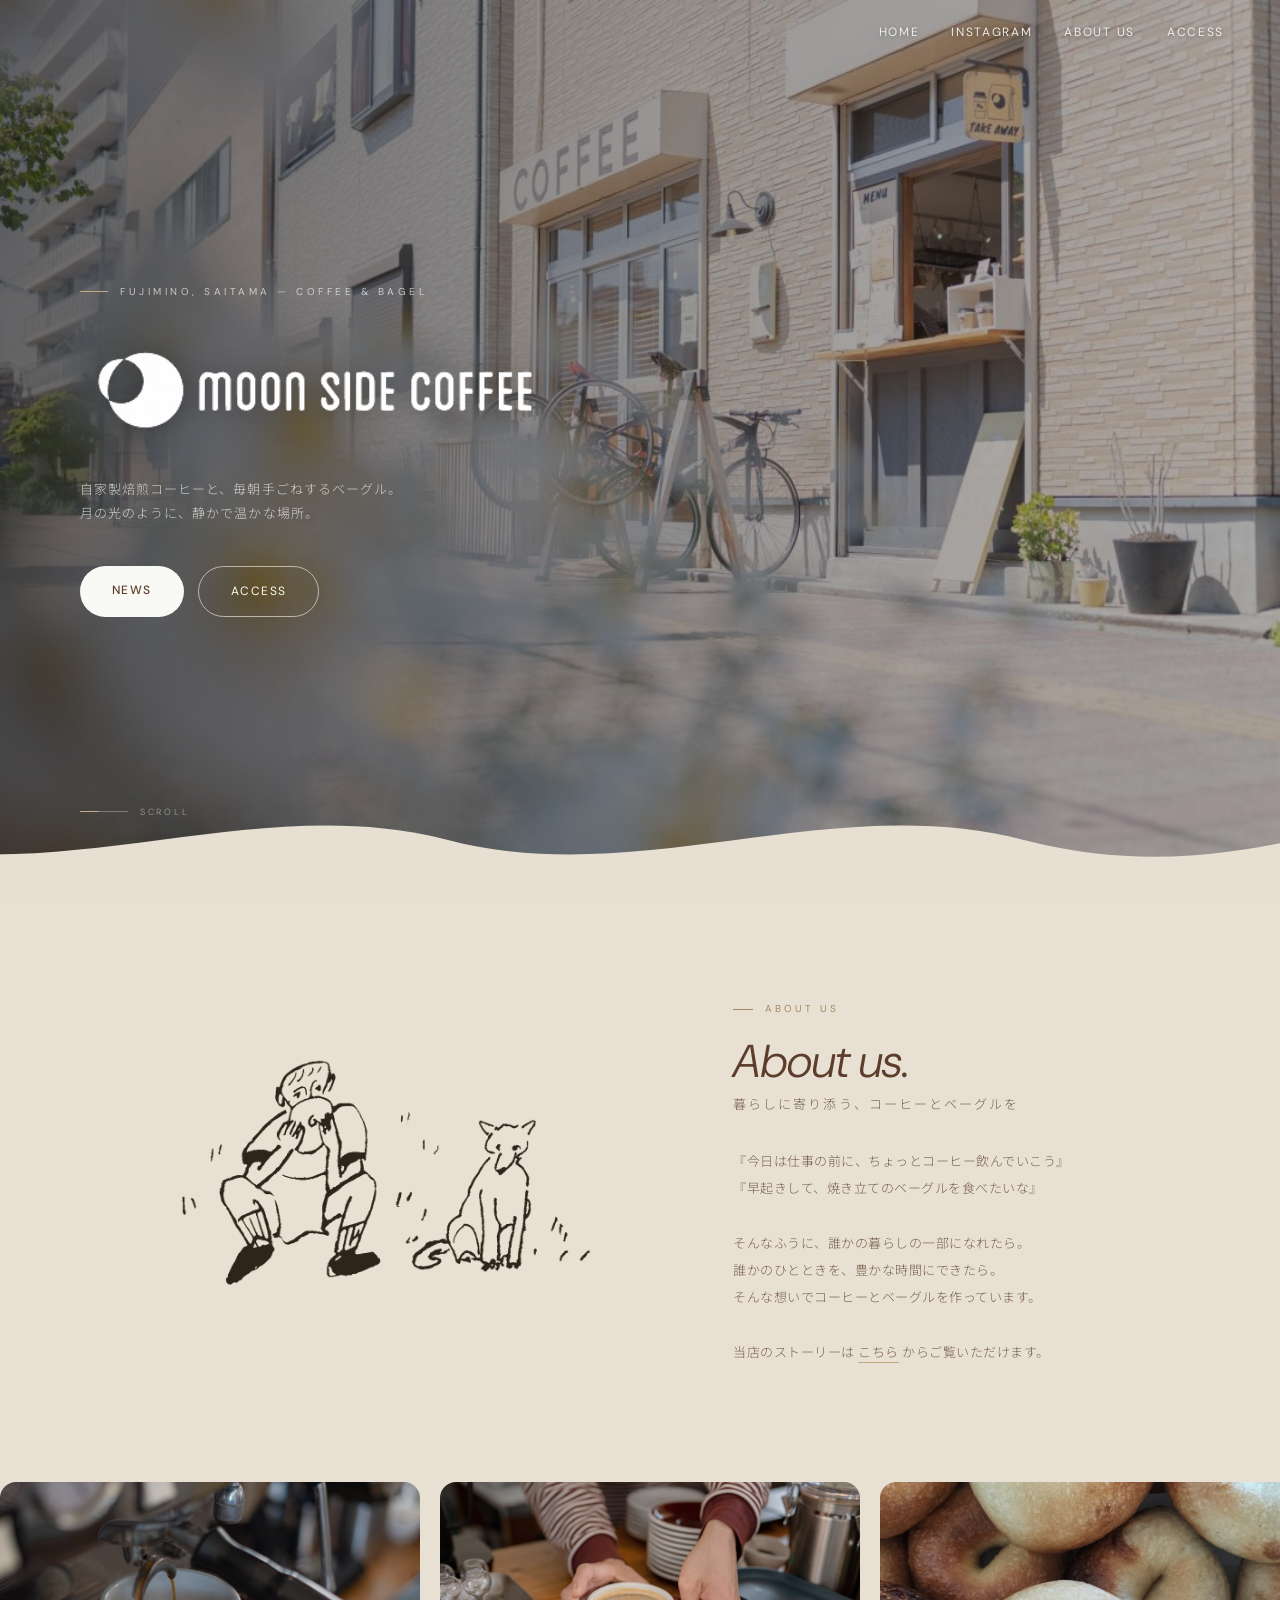
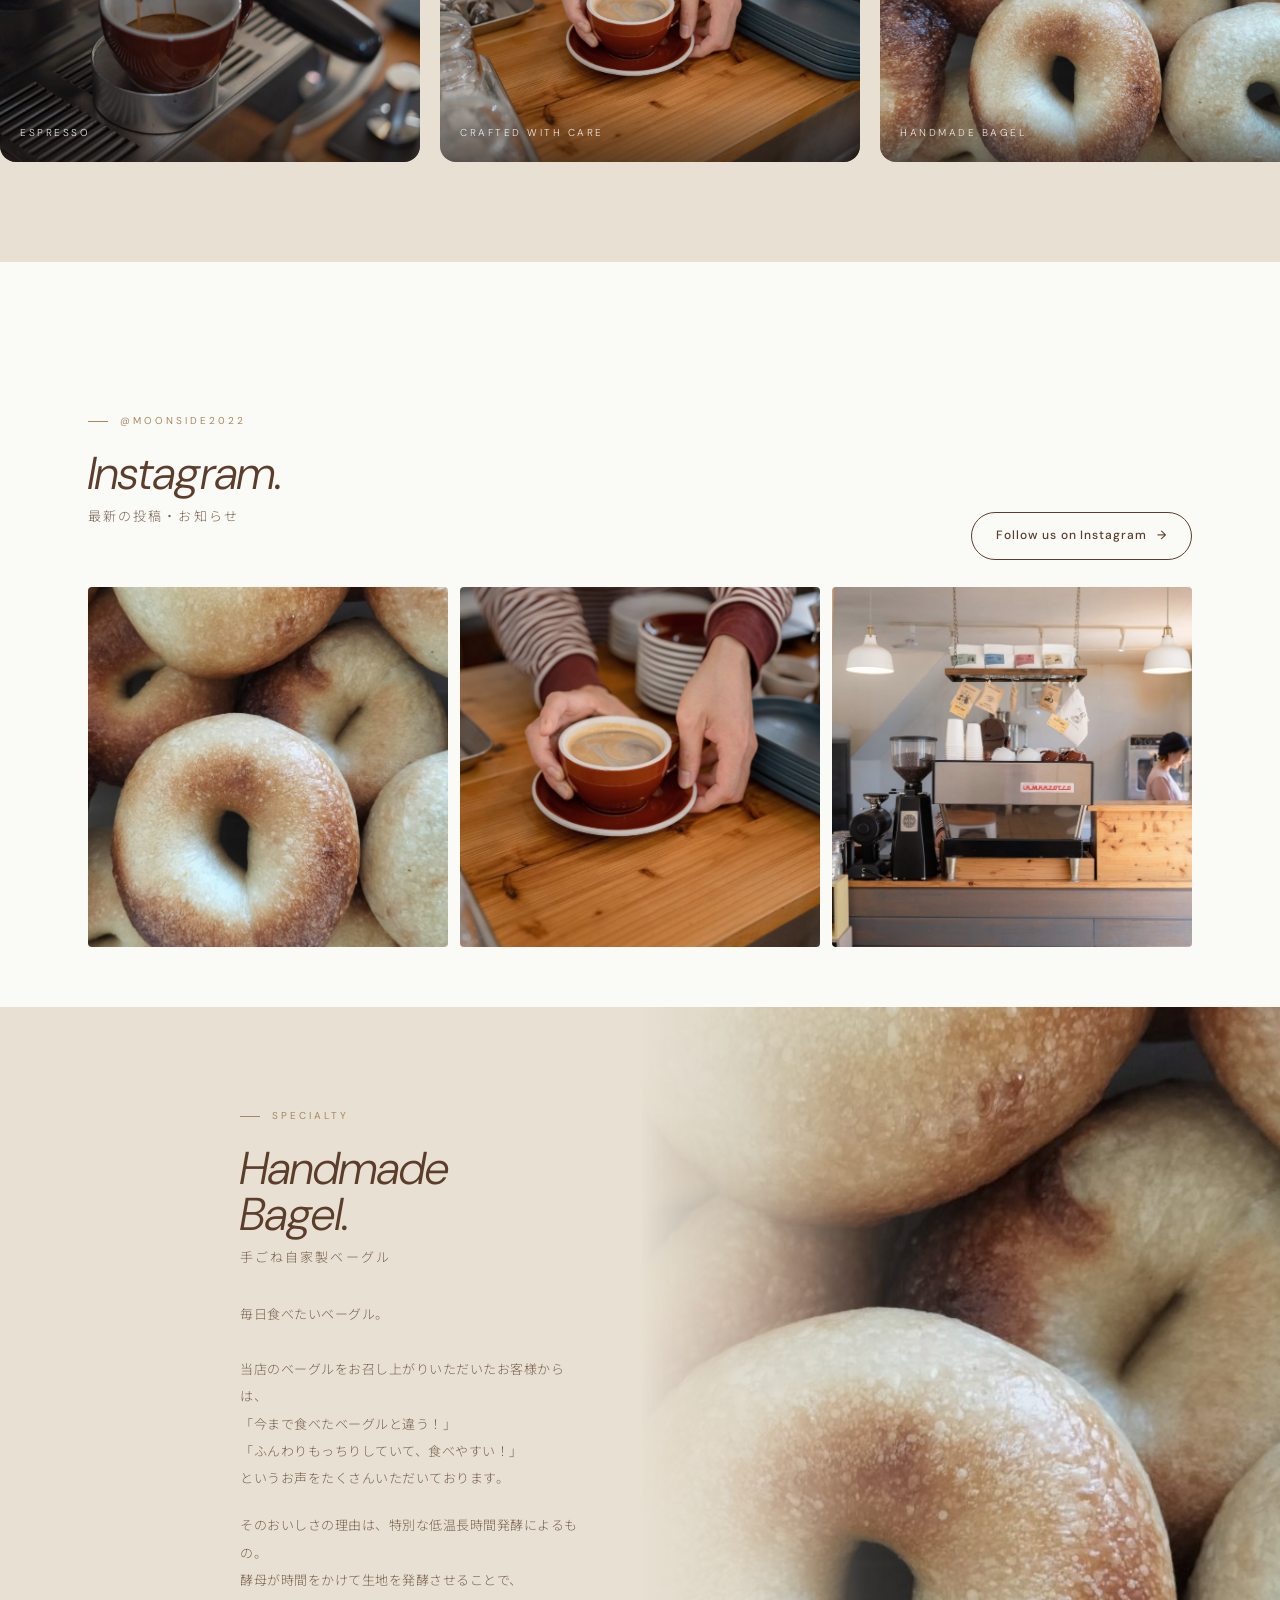
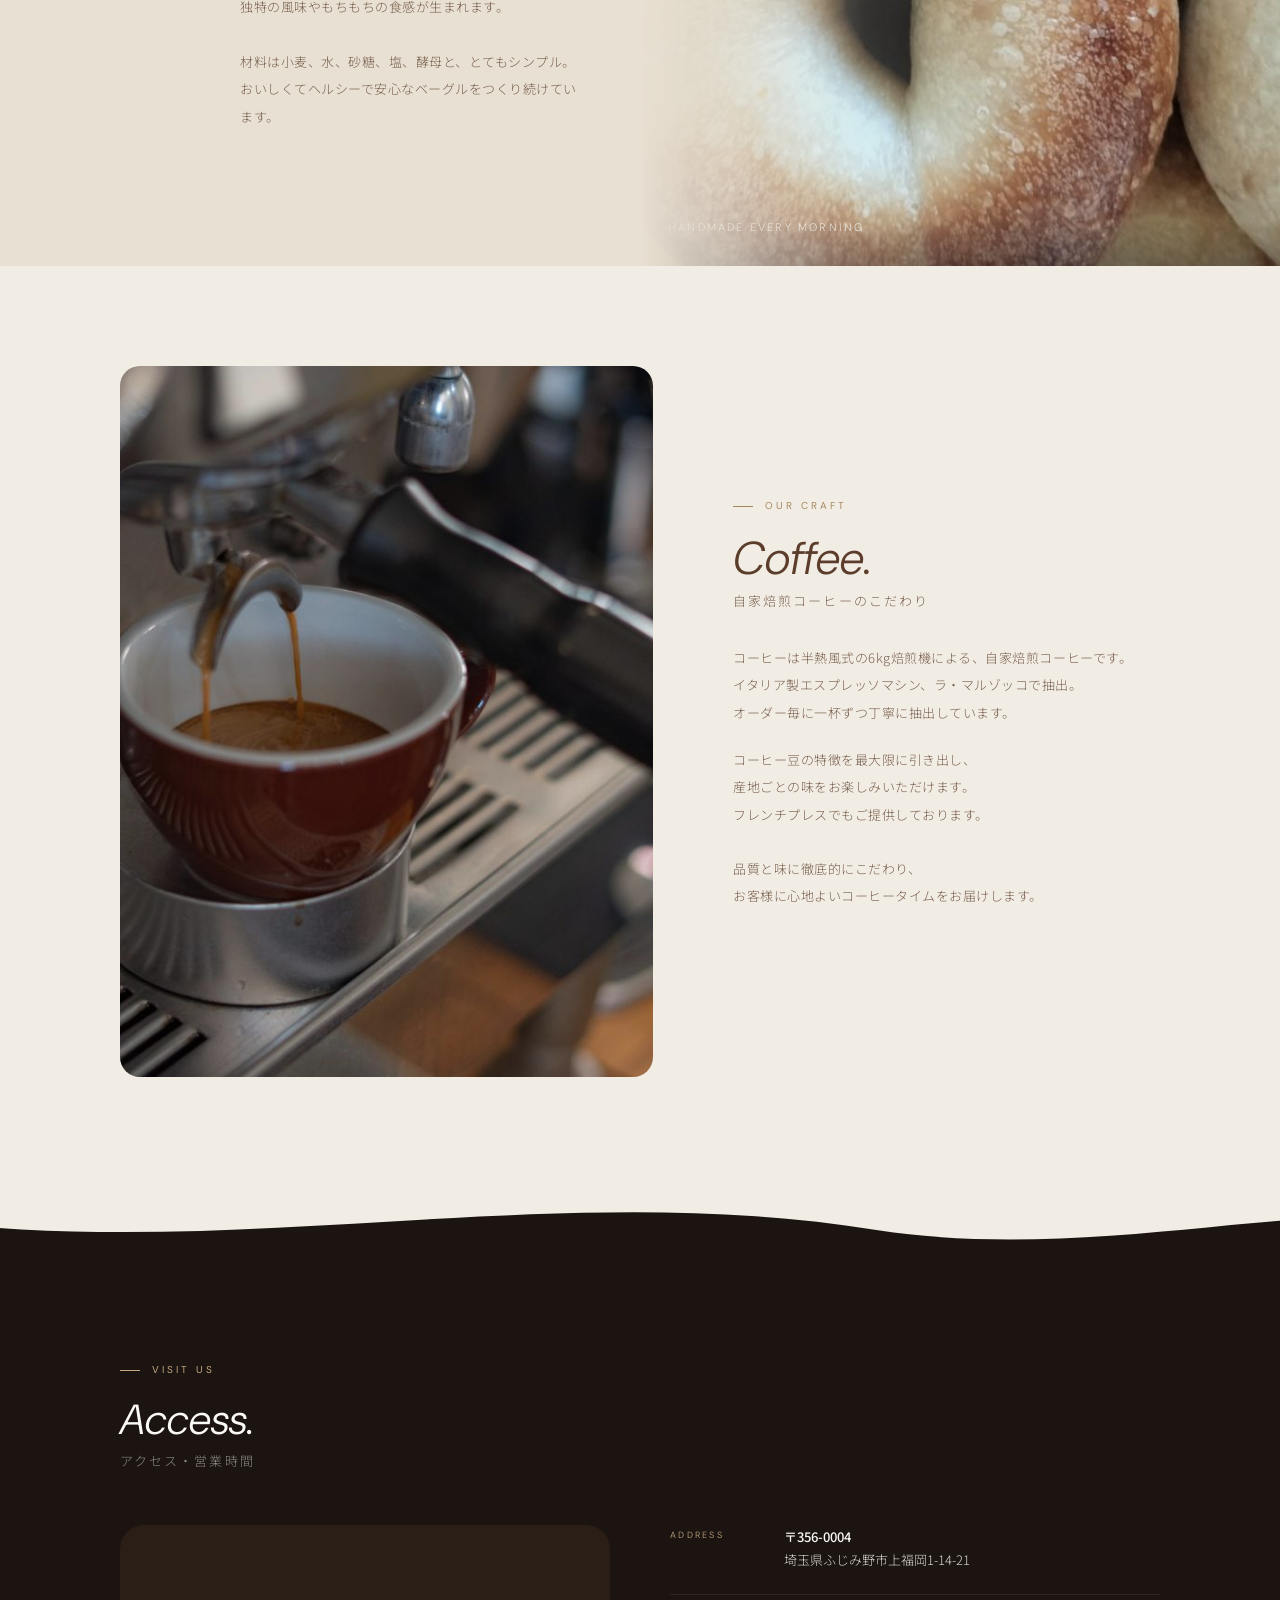
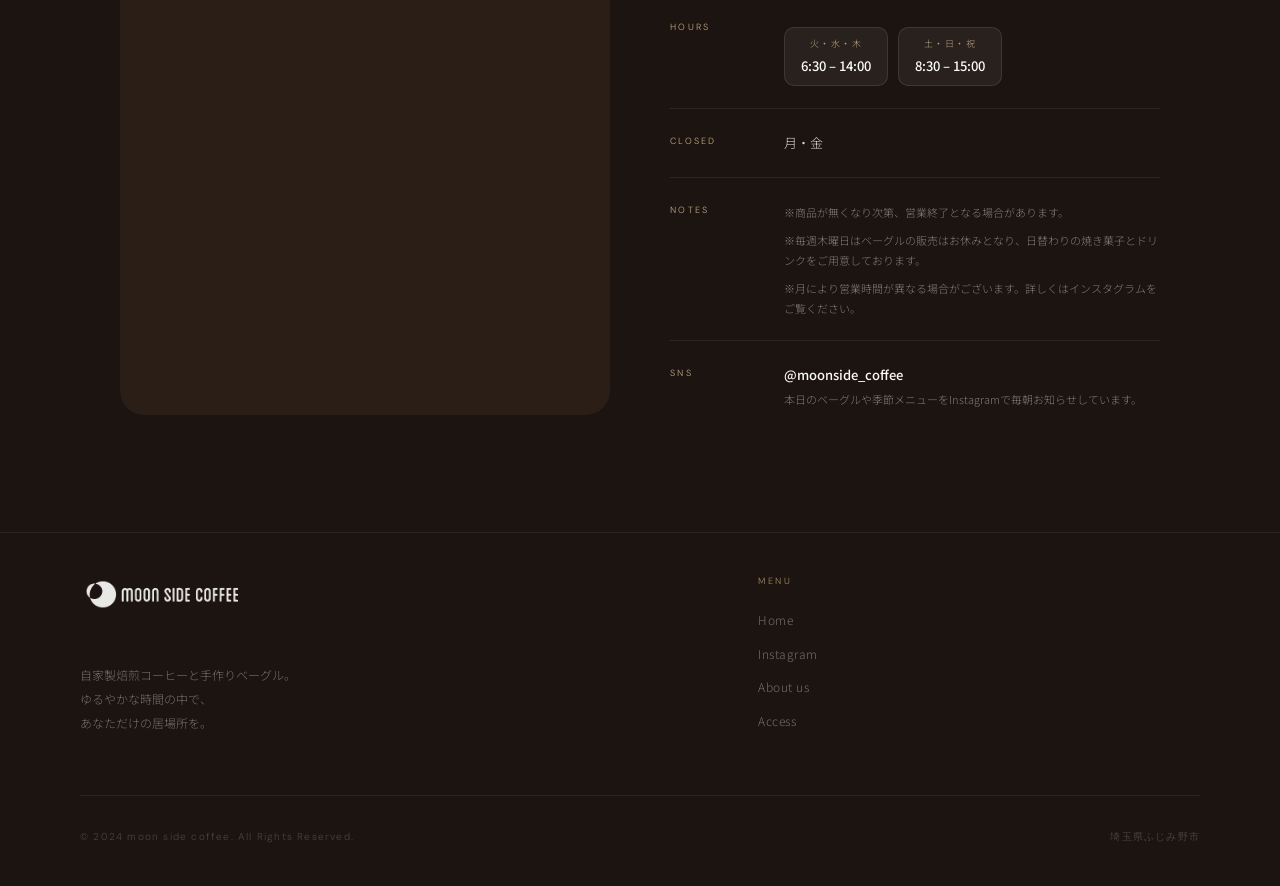
==== index.html @ 37f52753 "Initial commit: moon side coffee sample site レスポンシブ対応済みのカフェサイト（ポートフォリオ用）  Co-Authored-By: Claude Opu" ====
<!DOCTYPE html>
<html lang="ja">
<head>
<meta charset="UTF-8">
<meta name="viewport" content="width=device-width, initial-scale=1.0">
<title>moon side coffee | ふじみ野のコーヒーとベーグル</title>
<link href="https://fonts.googleapis.com/css2?family=Noto+Sans+JP:wght@300;400;500&family=DM+Sans:ital,wght@0,300;0,400;0,500;1,300;1,400&display=swap" rel="stylesheet">
<link rel="stylesheet" href="css/style.css">
</head>
<body>

<!-- NAV -->
<nav id="nav">
  <div></div>
  <button class="hamburger" id="hamburger" aria-label="メニュー">
    <span></span><span></span><span></span>
  </button>
  <div class="nav-links" id="navLinks">
    <a href="#top">HOME</a>
    <a href="#instagram">INSTAGRAM</a>
    <a href="#concept">ABOUT US</a>
    <a href="#access">ACCESS</a>
  </div>
</nav>

<!-- HERO -->
<section class="hero" id="top">
  <div class="hero-bg hero-bg-1 active" id="heroBg1"></div>
  <div class="hero-bg hero-bg-2" id="heroBg2"></div>
  <div class="hero-overlay"></div>
  <div class="hero-content">
    <div class="hero-eyebrow">Fujimino, Saitama — Coffee & Bagel</div>
    <div class="hero-logo-img">
      <img src="assets/logo/logo-white.png" alt="moon side coffee">
    </div>
    <p class="hero-sub">
      自家製焙煎コーヒーと、毎朝手ごねするベーグル。<br>
      月の光のように、静かで温かな場所。
    </p>
    <div class="hero-ctas">
      <a href="#instagram" class="btn-w">News</a>
      <a href="#access" class="btn-ow">Access</a>
    </div>
  </div>
  <div class="hero-scroll">
    <div class="scroll-bar"></div>
    <span>Scroll</span>
  </div>
  
  <!-- ヒーロー下端の波 -->
  <svg class="hero-wave wiggle-svg" viewBox="0 0 1440 120" xmlns="http://www.w3.org/2000/svg" preserveAspectRatio="none">
    <path d="M0,60 C180,110 360,10 540,60 C720,110 900,10 1080,60 C1260,110 1380,30 1440,50 L1440,120 L0,120 Z" fill="#E8E0D2"/>
  </svg>
</section>



<!-- CONCEPT -->
<section class="concept" id="concept">
  <div class="concept-inner">
    <div class="concept-illust rv">
      <img src="assets/illustrations/man-cat.png" alt="moon side coffee illustration">
    </div>
    <div class="concept-text">
      <div class="sec-tag rv">About Us</div>
      <h2 class="rv">About <em>us.</em></h2>
      <div class="h2-jp rv">暮らしに寄り添う、コーヒーとベーグルを</div>
      <p class="concept-body rv">
        『今日は仕事の前に、ちょっとコーヒー飲んでいこう』<br>
        『早起きして、焼き立てのベーグルを食べたいな』<br><br>
        そんなふうに、誰かの暮らしの一部になれたら。<br>
        誰かのひとときを、豊かな時間にできたら。<br>
        そんな想いでコーヒーとベーグルを作っています。<br><br>
        当店のストーリーは <a href="#" style="color:var(--brown);border-bottom:1px solid var(--latte);padding-bottom:1px;text-decoration:none">こちら</a> からご覧いただけます。
      </p>
      
    </div>
  </div>
</section>

<!-- GALLERY -->
<div class="gallery-wrap">
<div class="gallery">
  <div class="gitem"><img src="assets/images/espresso-machine.jpg" alt="エスプレッソ" loading="lazy"><div class="gitem-cap">Espresso</div></div>
  <div class="gitem"><img src="assets/images/hands.jpg" alt="コーヒーを持つ手" loading="lazy"><div class="gitem-cap">Crafted with care</div></div>
  <div class="gitem"><img src="assets/images/bagel.jpg" alt="ベーグル" loading="lazy"><div class="gitem-cap">Handmade bagel</div></div>
  <div class="gitem"><img src="assets/images/interior.jpg" alt="店内" loading="lazy"><div class="gitem-cap">Our space</div></div>
  <div class="gitem"><img src="assets/images/espresso-machine.jpg" alt="エスプレッソ" loading="lazy"><div class="gitem-cap">Espresso</div></div>
  <div class="gitem"><img src="assets/images/hands.jpg" alt="コーヒーを持つ手" loading="lazy"><div class="gitem-cap">Crafted with care</div></div>
  <div class="gitem"><img src="assets/images/bagel.jpg" alt="ベーグル" loading="lazy"><div class="gitem-cap">Handmade bagel</div></div>
  <div class="gitem"><img src="assets/images/interior.jpg" alt="店内" loading="lazy"><div class="gitem-cap">Our space</div></div>
</div>
</div>

<!-- WAVE ANIMATED (Menuの前) -->
<div class="wave-scroll" id="waveScroll">
  <svg viewBox="0 0 2880 90" xmlns="http://www.w3.org/2000/svg" preserveAspectRatio="none" id="waveSvg" class="wiggle-svg">
    <path d="M0,55 C240,15 480,75 720,35 C960,5 1200,65 1440,30 C1680,15 1920,65 2160,35 C2400,5 2640,65 2880,30 L2880,90 L0,90 Z" fill="#FAFAF6"/>
  </svg>
</div>

<!-- INSTAGRAM -->
<section class="insta-sec" id="instagram">
  <div class="insta-inner">
    <div class="insta-header">
      <div class="insta-left">
        <div class="sec-tag rv">@moonside2022</div>
        <h2 class="rv">Instagram.</h2>
        <div class="h2-jp rv">最新の投稿・お知らせ</div>
      </div>
      <a href="https://www.instagram.com/moonside2022/" target="_blank" rel="noopener" class="insta-follow rv">
        <span>Follow us on Instagram</span>
        <span class="insta-arrow">→</span>
      </a>
    </div>
    <div class="insta-grid">
      <a href="https://www.instagram.com/moonside2022/" target="_blank" rel="noopener" class="insta-item rv"><img src="assets/images/bagel.jpg" alt="自家製ベーグル" loading="lazy"><div class="insta-overlay"><div class="insta-ig-icon">◉</div><div class="insta-cap">自家製ベーグル</div></div></a>
      <a href="https://www.instagram.com/moonside2022/" target="_blank" rel="noopener" class="insta-item rv"><img src="assets/images/hands.jpg" alt="モーニングコーヒー" loading="lazy"><div class="insta-overlay"><div class="insta-ig-icon">◉</div><div class="insta-cap">モーニングコーヒー</div></div></a>
      <a href="https://www.instagram.com/moonside2022/" target="_blank" rel="noopener" class="insta-item rv"><img src="assets/images/interior.jpg" alt="店内の様子" loading="lazy"><div class="insta-overlay"><div class="insta-ig-icon">◉</div><div class="insta-cap">店内の様子</div></div></a>
    </div>
  </div>
</section>

<!-- BAGEL -->
<!-- BAGEL -->
<section class="bagel-sec" id="bagel">
  <div class="bagel-inner">
    <div class="bagel-text-wrap rv">
      <div class="sec-tag">Specialty</div>
      <h2>Handmade<br><em>Bagel.</em></h2>
      <div class="h2-jp">手ごね自家製ベーグル</div>
      <p class="concept-body">
        毎日食べたいベーグル。<br><br>
        当店のベーグルをお召し上がりいただいたお客様からは、<br>
        「今まで食べたベーグルと違う！」<br>
        「ふんわりもっちりしていて、食べやすい！」<br>
        というお声をたくさんいただいております。
      </p>
      <p class="concept-body" style="margin-top:-16px">
        そのおいしさの理由は、特別な低温長時間発酵によるもの。<br>
        酵母が時間をかけて生地を発酵させることで、<br>
        独特の風味やもちもちの食感が生まれます。<br><br>
        材料は小麦、水、砂糖、塩、酵母と、とてもシンプル。<br>
        おいしくてヘルシーで安心なベーグルをつくり続けています。
      </p>
      
    </div>
    <div class="bagel-img-area rv">
      <img src="assets/images/bagel.jpg" alt="自家製ベーグル" loading="lazy">
      <div class="bagel-overlay">
        <div class="bagel-overlay-text">Handmade every morning</div>
      </div>
    </div>
  </div>
</section>



<!-- COFFEE -->
<section class="menu-sec" id="menu">
  <div class="menu-inner">
    <div class="coffee-layout">
      <div class="coffee-photos rv">
        <div class="coffee-photo-main">
          <img src="assets/images/espresso-machine.jpg" alt="エスプレッソマシン" loading="lazy">
        </div>
      </div>
      <div class="coffee-text">
        <div class="sec-tag rv">Our Craft</div>
        <h2 class="rv">Coffee.</h2>
        <div class="h2-jp rv">自家焙煎コーヒーのこだわり</div>
        <p class="concept-body rv">
          コーヒーは半熱風式の6kg焙煎機による、自家焙煎コーヒーです。<br>
          イタリア製エスプレッソマシン、ラ・マルゾッコで抽出。<br>
          オーダー毎に一杯ずつ丁寧に抽出しています。
        </p>
        <p class="concept-body rv" style="margin-top:-16px">
          コーヒー豆の特徴を最大限に引き出し、<br>
          産地ごとの味をお楽しみいただけます。<br>
          フレンチプレスでもご提供しております。<br><br>
          品質と味に徹底的にこだわり、<br>
          お客様に心地よいコーヒータイムをお届けします。
        </p>
        
      </div>
    </div>
  </div>
</section>

<!-- WAVE → ACCESS (黒) -->
<div class="wdiv-access" style="background:#F2EDE4">
  <svg class="wiggle-svg" viewBox="0 0 1440 80" xmlns="http://www.w3.org/2000/svg" preserveAspectRatio="none" style="width:120%;margin-left:-10%;display:block;margin-bottom:-1px">
    <path d="M0,40 C300,80 600,0 900,50 C1100,80 1300,20 1440,40 L1440,80 L0,80 Z" fill="#1C1410"/>
  </svg>
</div>

<!-- ACCESS (黒背景) -->
<section class="access-sec" id="access">
  <div class="access-inner">
    <div class="sec-tag rv">Visit Us</div>
    <h2 class="rv" style="font-size:42px">Access.</h2>
    <div class="h2-jp rv">アクセス・営業時間</div>
    <div class="access-grid">
      <div class="rv">
        <div class="access-map">
          <iframe src="https://www.google.com/maps/embed?pb=!1m18!1m12!1m3!1d3232.911760600227!2d139.5154987!3d35.8756792!2m3!1f0!2f0!3f0!3m2!1i1024!2i768!4f13.1!3m3!1m2!1s0x6018dd200774f979%3A0xbc89c708aa43395d!2sMOON%20SIDE%20COFFEE!5e0!3m2!1sja!2sjp!4v1776414080054!5m2!1sja!2sjp" width="100%" height="100%" style="border:0;" allowfullscreen="" loading="lazy" referrerpolicy="no-referrer-when-downgrade"></iframe>
        </div>
      </div>
      <div class="info-list rv d1">
        <div class="info-row">
          <div class="info-key">Address</div>
          <div class="info-val">
            <strong>〒356-0004</strong>
            埼玉県ふじみ野市上福岡1-14-21
          </div>
        </div>
        <div class="info-row">
          <div class="info-key">Hours</div>
          <div class="info-val">
            <div class="hours-row">
              <div class="hour-pill"><div class="hour-day">火・水・木</div><div class="hour-time">6:30 – 14:00</div></div>
              <div class="hour-pill"><div class="hour-day">土・日・祝</div><div class="hour-time">8:30 – 15:00</div></div>
            </div>
          </div>
        </div>
        <div class="info-row">
          <div class="info-key">Closed</div>
          <div class="info-val">月・金</div>
        </div>
        <div class="info-row">
          <div class="info-key">Notes</div>
          <div class="info-val">
            <small>※商品が無くなり次第、営業終了となる場合があります。</small>
            <small style="margin-top:8px;display:block">※毎週木曜日はベーグルの販売はお休みとなり、日替わりの焼き菓子とドリンクをご用意しております。</small>
            <small style="margin-top:8px;display:block">※月により営業時間が異なる場合がございます。詳しくはインスタグラムをご覧ください。</small>
          </div>
        </div>
        <div class="info-row">
          <div class="info-key">SNS</div>
          <div class="info-val">
            <strong>@moonside_coffee</strong>
            <small>本日のベーグルや季節メニューをInstagramで毎朝お知らせしています。</small>
          </div>
        </div>
      </div>
    </div>
  </div>
</section>

<!-- FOOTER -->
<footer>
  <div class="footer-inner">
    <div>
      <img src="assets/logo/logo-white.png" alt="moon side coffee" class="footer-logo-img">
      <div class="footer-desc">
        自家製焙煎コーヒーと手作りベーグル。<br>
        ゆるやかな時間の中で、<br>
        あなただけの居場所を。
      </div>
    </div>
    <div>
      <div class="footer-h">Menu</div>
      <div class="footer-links">
        <a href="#top">Home</a>
        <a href="#instagram">Instagram</a>
        <a href="#concept">About us</a>
        <a href="#access">Access</a>
      </div>
    </div>
    
  </div>
  <div class="footer-bottom">
    <span>© 2024 moon side coffee. All Rights Reserved.</span>
    <span>埼玉県ふじみ野市</span>
  </div>
</footer>

<script src="js/main.js"></script>
</body>
</html>
---- css/style.css ----
*,*::before,*::after{margin:0;padding:0;box-sizing:border-box}
:root{
  --black:#1C1410;
  --white:#FAFAF6;
  --cream:#F2EDE4;
  --cream2:#E8E0D2;
  --brown:#7B5B47;
  --brown2:#5C3D2C;
  --latte:#C4A882;
  --latte2:#A68860;
  --text:#3A2A1A;
  --text2:#7A6150;
  --text3:#A89080;
  --line:rgba(92,61,44,.12);
}
html{scroll-behavior:smooth;overflow-x:hidden}
body{
  font-family:'Noto Sans JP',sans-serif;
  background:var(--cream);
  color:var(--text);
  overflow-x:hidden;
  font-weight:300;
  line-height:1.8;
;cursor:url('../assets/illustrations/bagel-cursor-dark.png') 24 24, auto;}
body::after{
  content:'';position:fixed;inset:0;
  background-image:url("data:image/svg+xml,%3Csvg xmlns='http://www.w3.org/2000/svg' width='200' height='200'%3E%3Cfilter id='n'%3E%3CfeTurbulence type='fractalNoise' baseFrequency='.75' numOctaves='4' stitchTiles='stitch'/%3E%3CfeColorMatrix type='saturate' values='0'/%3E%3C/filter%3E%3Crect width='200' height='200' filter='url(%23n)' opacity='.03'/%3E%3C/svg%3E");
  pointer-events:none;z-index:9998;
}

/* NAV */
nav{
  position:fixed;top:0;left:0;right:0;z-index:200;
  padding:22px 56px;
  display:flex;align-items:center;justify-content:space-between;
  transition:all .5s;
}
nav.scrolled{
  background:rgba(28,20,16,.85);
  backdrop-filter:blur(20px);
  -webkit-backdrop-filter:blur(20px);
  padding:16px 56px;
}
.nav-logo{
  display:flex;align-items:center;
  height:32px;
}
.nav-logo img{
  height:32px;
  /* 黒ロゴを白に変換 */
  filter:brightness(0) invert(1);
  opacity:.92;
  transition:opacity .3s;
}
.nav-links{display:flex;gap:32px;align-items:center}
.nav-links a{
  font-family:'DM Sans',sans-serif;
  font-size:12px;font-weight:400;letter-spacing:.14em;
  color:rgba(250,250,246,.9);text-decoration:none;
  transition:color .3s;
  text-transform:uppercase;
  text-shadow:0 1px 4px rgba(0,0,0,.3);
}
.nav-links a:hover{color:var(--latte)}
.nav-reserve{
  padding:9px 24px;
  border:1px solid rgba(250,250,246,.7);
  border-radius:40px;
  font-size:11px;font-weight:400;letter-spacing:.14em;
  color:var(--white);text-decoration:none;
  transition:all .3s;
  font-family:'DM Sans',sans-serif;
  text-transform:uppercase;
}
.nav-reserve:hover{background:var(--white);color:var(--brown2);border-color:var(--white)}

/* HERO */
.hero{
  height:100vh;min-height:700px;
  position:relative;overflow:hidden;
}
.hero-bg{
  position:absolute;inset:0;
  background-size:cover;background-position:center;
  filter:brightness(.82) saturate(.9);
  transition:opacity 2s ease-in-out;
  opacity:0;
}
.hero-bg.active{
  opacity:1;
}
.hero-bg-1{
  background-image:url("../assets/images/exterior.jpg");
}
.hero-bg-2{
  background-image:url("../assets/images/interior.jpg");
}
.hero-overlay{
  position:absolute;inset:0;
  background:linear-gradient(
    to right,
    rgba(28,20,16,.55) 0%,
    rgba(28,20,16,.3) 50%,
    rgba(28,20,16,.15) 100%
  );
}
.hero-content{
  position:relative;z-index:10;
  height:100%;
  display:flex;flex-direction:column;justify-content:center;
  padding:0 80px;
  max-width:700px;
}
.hero-eyebrow{
  font-family:'DM Sans',sans-serif;
  font-size:10px;font-weight:400;letter-spacing:.35em;
  color:rgba(250,250,246,.7);
  text-transform:uppercase;
  display:flex;align-items:center;gap:12px;
  margin-bottom:28px;
  opacity:0;animation:fadeUp .7s ease .4s forwards;
}
.hero-eyebrow::before{
  content:'';width:28px;height:1px;
  background:var(--latte);
}
.hero-logo-img{
  margin-bottom:28px;
  opacity:0;animation:fadeUp .8s ease .6s forwards;
  max-width:480px;
}
.hero-logo-img img{
  width:100%;
  height:auto;
  display:block;
  filter:drop-shadow(0 2px 16px rgba(0,0,0,.4));
}
.hero-title{
  font-family:'DM Sans',sans-serif;
  font-size:72px;font-weight:300;font-style:italic;
  color:var(--white);
  line-height:.95;letter-spacing:-.01em;
  margin-bottom:28px;
  opacity:0;animation:fadeUp .8s ease .6s forwards;
}
.hero-title strong{
  display:block;font-weight:500;font-style:normal;
  font-size:76px;
}
.hero-sub{
  font-size:13px;font-weight:300;letter-spacing:.08em;
  color:rgba(250,250,246,.75);
  line-height:1.9;margin-bottom:40px;
  opacity:0;animation:fadeUp .8s ease .8s forwards;
}
.hero-ctas{
  display:flex;gap:14px;
  opacity:0;animation:fadeUp .8s ease 1s forwards;
}
.btn-w{
  padding:14px 32px;border-radius:40px;
  background:var(--white);color:var(--brown2);
  font-size:12px;font-weight:500;letter-spacing:.12em;
  text-decoration:none;text-transform:uppercase;
  font-family:'DM Sans',sans-serif;
  transition:all .3s;
}
.btn-w:hover{background:var(--cream);transform:translateY(-2px)}
.btn-ow{
  padding:14px 32px;border-radius:40px;
  border:1px solid rgba(250,250,246,.6);color:var(--white);
  font-size:12px;font-weight:400;letter-spacing:.12em;
  text-decoration:none;text-transform:uppercase;
  font-family:'DM Sans',sans-serif;
  transition:all .3s;
}
.btn-ow:hover{border-color:var(--white);background:rgba(250,250,246,.12)}
.hero-scroll{
  position:absolute;bottom:80px;left:80px;
  display:flex;align-items:center;gap:12px;
  opacity:0;animation:fadeIn 1s ease 1.4s forwards;
  z-index:10;
}
.hero-scroll span{
  font-family:'DM Sans',sans-serif;
  font-size:9px;letter-spacing:.3em;
  color:rgba(250,250,246,.5);text-transform:uppercase;
}
.scroll-bar{
  width:48px;height:1px;background:rgba(250,250,246,.3);
  position:relative;overflow:hidden;
}
.scroll-bar::after{
  content:'';position:absolute;left:0;top:0;
  height:100%;width:40%;
  background:var(--latte);
  animation:slide 2s ease-in-out infinite;
}
@keyframes slide{0%{left:-40%}100%{left:140%}}



.hero-wave{
  position:absolute;
  bottom:0;
  left:-10%;
  width:120%;
  height:120px;
  display:block;
  z-index:6;
  pointer-events:none;
}
@keyframes fadeUp{from{opacity:0;transform:translateY(20px)}to{opacity:1;transform:translateY(0)}}
@keyframes fadeIn{from{opacity:0}to{opacity:1}}

/* WAVE */
.wdiv{line-height:0;overflow:hidden}
.wdiv svg{display:block;width:100%}
.wdiv-access{overflow:hidden}

/* WAVE SCROLL-DRIVEN (MENU前の波) */
.wave-scroll{
  line-height:0;overflow:hidden;position:relative;
  background:#FAFAF6;
}
.wave-scroll svg{display:block;width:110%;height:90px;transition:transform .6s cubic-bezier(0.4, 0, 0.2, 1);margin-left:-5%}

/* CONCEPT */
.concept{background:var(--cream2);padding:100px 0 0}
.concept-inner{
  max-width:1200px;margin:0 auto;padding:0 80px 80px;
  display:grid;grid-template-columns:5fr 4fr;gap:80px;align-items:start;
}

.concept-photos{
  display:grid;
  grid-template-columns:3fr 2fr;
  grid-template-rows:auto auto;
  gap:12px;
}
.cp-main{
  grid-column:1;grid-row:1/3;
  border-radius:20px;overflow:hidden;
  aspect-ratio:3/4;
}
.cp-main img{width:100%;height:100%;object-fit:cover;filter:saturate(.85)}
.cp-sub{
  grid-column:2;border-radius:16px;overflow:hidden;
  aspect-ratio:1;
}
.cp-sub img{width:100%;height:100%;object-fit:cover;filter:saturate(.85)}
.cp-illust{
  grid-column:2;border-radius:16px;overflow:hidden;
  background:var(--cream);
  display:flex;align-items:center;justify-content:center;
  padding:16px;
}
.cp-illust img{width:100%;mix-blend-mode:multiply;opacity:.7}

.concept-text{}
.sec-tag{
  font-family:'DM Sans',sans-serif;
  font-size:10px;font-weight:400;letter-spacing:.3em;
  color:var(--latte2);text-transform:uppercase;
  display:flex;align-items:center;gap:12px;
  margin-bottom:20px;
}
.sec-tag::before{content:'';width:20px;height:1px;background:var(--latte2)}
h2{
  font-family:'DM Sans',sans-serif;
  font-size:46px;font-weight:300;font-style:italic;
  color:var(--brown2);line-height:1;
  margin-bottom:8px;
}
.h2-jp{
  font-family:'Noto Sans JP',sans-serif;
  font-size:13px;font-weight:300;letter-spacing:.16em;
  color:var(--text2);margin-bottom:32px;
}
.concept-body{
  font-size:13px;font-weight:300;line-height:2.1;
  color:var(--text2);margin-bottom:36px;letter-spacing:.04em;
}
.pillars{display:flex;flex-direction:column;gap:0}
.pillar{
  display:flex;gap:20px;align-items:flex-start;
  padding:20px 0;border-bottom:1px solid var(--line);
  transition:all .3s;cursor:default;
}
.pillar:last-child{border-bottom:none}
.pillar:hover{padding-left:8px}
.pillar-num{
  font-family:'DM Sans',sans-serif;
  font-size:11px;font-weight:400;letter-spacing:.1em;
  color:var(--latte2);margin-top:3px;flex-shrink:0;
}
.pillar-title{font-size:14px;font-weight:500;color:var(--brown2);margin-bottom:5px}
.pillar-desc{font-size:12px;font-weight:300;color:var(--text3);line-height:1.9;letter-spacing:.04em}


/* ABOUT US - イラスト単体レイアウト */
.concept-illust{
  display:flex;
  align-items:center;
  justify-content:center;
  padding:20px 40px;
}
.concept-illust img{
  width:100%;
  max-width:520px;
  height:auto;
  display:block;
  mix-blend-mode:multiply;
  filter:contrast(1.05);
}

/* GALLERY */
.gallery-wrap{
  background:var(--cream2);
  padding:0 0 100px;
  overflow:hidden;
  position:relative;
}
.gallery{
  display:flex;
  gap:20px;
  height:280px;
  width:max-content;
  animation:gallerySlide 40s linear infinite;
}
@keyframes gallerySlide{
  from{transform:translateX(0)}
  to{transform:translateX(calc(-50% - 10px))}
}
.gallery-wrap:hover .gallery{animation-play-state:paused}
.gitem{
  width:420px;height:280px;
  overflow:hidden;position:relative;
  border-radius:16px;
  flex-shrink:0;
}
.gitem img{
  width:100%;height:100%;object-fit:cover;
  filter:saturate(.85) brightness(.95);
  transition:transform .6s ease,filter .6s ease;
}
.gitem:hover img{transform:scale(1.04);filter:saturate(1) brightness(1)}
.gitem-cap{
  position:absolute;bottom:0;left:0;right:0;
  padding:20px;
  background:linear-gradient(to top,rgba(28,20,16,.5),transparent);
  font-family:'DM Sans',sans-serif;
  font-size:10px;letter-spacing:.25em;text-transform:uppercase;
  color:rgba(250,250,246,.9);
}

/* MENU */
.menu-sec{background:var(--cream);padding:100px 0 0}
.menu-inner{max-width:1200px;margin:0 auto;padding:0 80px 100px}
.sec-header{margin-bottom:52px}
.menu-grid{display:grid;grid-template-columns:repeat(3,1fr);gap:20px}
.mcard{
  background:var(--white);
  border-radius:20px;overflow:hidden;
  border:1px solid var(--line);
  transition:all .4s;
}
.mcard:hover{transform:translateY(-6px);box-shadow:0 16px 40px rgba(28,20,16,.1)}
.mcard-img{aspect-ratio:4/3;overflow:hidden}
.mcard-img img{
  width:100%;height:100%;object-fit:cover;
  filter:saturate(.85);
  transition:transform .5s ease,filter .5s ease;
}
.mcard:hover .mcard-img img{transform:scale(1.05);filter:saturate(1)}
.mcard-body{padding:24px 24px 28px}
.mcard-badge{
  display:inline-block;
  font-family:'DM Sans',sans-serif;
  font-size:9px;font-weight:400;letter-spacing:.22em;text-transform:uppercase;
  color:var(--latte2);margin-bottom:10px;
}
.mcard-name{font-size:16px;font-weight:500;color:var(--brown2);margin-bottom:2px}
.mcard-name-en{
  font-family:'DM Sans',sans-serif;
  font-size:11px;font-weight:300;font-style:italic;
  color:var(--text3);margin-bottom:14px;
}
.mcard-sep{width:20px;height:1.5px;background:var(--latte);border-radius:1px;margin-bottom:14px}
.mcard-desc{font-size:12px;font-weight:300;color:var(--text3);line-height:1.9;margin-bottom:20px}
.mcard-price{
  font-family:'DM Sans',sans-serif;
  font-size:22px;font-weight:500;color:var(--brown);
}
.mcard-price small{font-size:11px;font-weight:300;font-style:italic}


/* COFFEE LAYOUT */
.coffee-layout{
  display:grid;grid-template-columns:5fr 4fr;gap:80px;align-items:center;
}
.coffee-photos{
  display:block;
}
.coffee-photo-main{
  border-radius:20px;overflow:hidden;
  aspect-ratio:3/4;
  width:100%;
}
.coffee-photo-main img{width:100%;height:100%;object-fit:cover;filter:saturate(.85)}
.coffee-photo-sub{
  grid-column:2;grid-row:1;
  border-radius:16px;overflow:hidden;
  aspect-ratio:1;
}
.coffee-photo-sub img{width:100%;height:100%;object-fit:cover;filter:saturate(.85)}
.coffee-photo-sub2{
  grid-column:2;grid-row:2;
  border-radius:16px;overflow:hidden;
  aspect-ratio:1;
}
.coffee-photo-sub2 img{width:100%;height:100%;object-fit:cover;filter:saturate(.85)}
.coffee-text{}
.coffee-beans{
  margin-top:24px;
  padding:20px 24px;
  background:rgba(255,255,255,.5);
  border-radius:16px;
  border:1px solid var(--line);
}
.bean-label{
  font-family:'DM Sans',sans-serif;
  font-size:9px;letter-spacing:.3em;text-transform:uppercase;
  color:var(--latte2);margin-bottom:12px;
}
.bean-list{display:flex;flex-wrap:wrap;gap:8px}
.bean-list span{
  display:inline-block;
  padding:6px 14px;
  background:var(--brown2);
  color:var(--white);
  border-radius:30px;
  font-family:'DM Sans',sans-serif;
  font-size:11px;font-weight:400;
  letter-spacing:.06em;
}
/* BAGEL */
.bagel-sec{
  background:var(--cream2);
  padding:0;
  position:relative;
}
.bagel-inner{
  margin:0;padding:0;max-width:none;
  display:grid;grid-template-columns:1fr 1fr;gap:0;align-items:stretch;
  min-height:700px;
}
.bagel-text-wrap{
  padding:100px 60px 100px 240px;
  display:flex;
  flex-direction:column;
  justify-content:center;
}
.bagel-img-area{
  overflow:hidden;
  position:relative;
  border-radius:0;
  aspect-ratio:auto;
  height:100%;
  min-height:700px;
  /* 左側が背景色に溶け込むマスク */
  -webkit-mask-image:linear-gradient(to right,transparent 0%,rgba(0,0,0,0.3) 15%,rgba(0,0,0,0.85) 35%,#000 55%);
  mask-image:linear-gradient(to right,transparent 0%,rgba(0,0,0,0.3) 15%,rgba(0,0,0,0.85) 35%,#000 55%);
}
.bagel-img-area img{
  width:100%;height:100%;object-fit:cover;
  filter:saturate(.85) brightness(.97);
}
.bagel-overlay{
  position:absolute;bottom:0;left:0;right:0;
  background:linear-gradient(to top,rgba(28,20,16,.35),transparent 60%);
  padding:28px;
}
.bagel-overlay-text{
  font-family:'DM Sans',sans-serif;
  font-size:11px;letter-spacing:.2em;text-transform:uppercase;
  color:rgba(250,250,246,.8);
}
.bagel-list{display:flex;flex-direction:column;gap:0;margin-top:28px}
.bitem{
  display:flex;align-items:center;justify-content:space-between;
  padding:16px 0;border-bottom:1px solid var(--line);
  transition:all .3s;cursor:default;
}
.bitem:hover{padding-left:8px;border-bottom-color:var(--latte)}
.bitem-l{display:flex;align-items:center;gap:12px}
.bitem-dot{width:5px;height:5px;border-radius:50%;background:var(--latte2);flex-shrink:0}
.bitem-name{font-size:13px;font-weight:400;color:var(--text)}
.bitem-price{
  font-family:'DM Sans',sans-serif;
  font-size:15px;font-weight:500;color:var(--brown);
}

/* ATMOSPHERE */
.atmos-sec{position:relative;min-height:520px;overflow:hidden}
.atmos-bg{
  position:absolute;inset:0;
  background-image:url("../assets/images/interior.jpg");
  background-size:cover;background-position:center;
  filter:brightness(.55) saturate(.8);
}
.atmos-content{
  position:relative;z-index:1;
  max-width:1200px;margin:0 auto;
  padding:100px 80px;
  display:grid;grid-template-columns:1fr 1fr;gap:60px;align-items:center;
}
.atmos-tag{
  font-family:'DM Sans',sans-serif;
  font-size:10px;letter-spacing:.3em;text-transform:uppercase;
  color:var(--latte);display:flex;align-items:center;gap:12px;
  margin-bottom:20px;
}
.atmos-tag::before{content:'';width:20px;height:1px;background:var(--latte)}
.atmos-title{
  font-family:'DM Sans',sans-serif;
  font-size:44px;font-weight:300;font-style:italic;
  color:var(--white);line-height:1.05;margin-bottom:12px;
}
.atmos-jp{
  font-size:13px;font-weight:300;letter-spacing:.14em;
  color:rgba(250,250,246,.6);margin-bottom:28px;
}
.atmos-body{
  font-size:13px;font-weight:300;line-height:2;
  color:rgba(250,250,246,.65);letter-spacing:.04em;
}
.atmos-right{display:flex;flex-direction:column;gap:2px}
.atmos-card{
  background:rgba(250,250,246,.08);
  border:1px solid rgba(250,250,246,.12);
  border-radius:16px;padding:24px;
  backdrop-filter:blur(8px);
  transition:all .3s;
}
.atmos-card:hover{background:rgba(250,250,246,.14)}
.atmos-card-label{
  font-family:'DM Sans',sans-serif;
  font-size:9px;letter-spacing:.3em;text-transform:uppercase;
  color:var(--latte);margin-bottom:8px;
}
.atmos-card-text{
  font-size:13px;font-weight:400;color:var(--white);
  line-height:1.7;
}

/* ILLUST SECTION - 白背景に変更 */
.illust-sec{
  background:var(--cream);
  padding:100px 80px;
  display:flex;align-items:center;justify-content:space-between;
  gap:60px;
  max-width:1200px;margin:0 auto;
}
.illust-img{flex-shrink:0;width:300px}
.illust-img img{
  width:100%;
  mix-blend-mode:multiply;
  opacity:.85;
}
.illust-text{flex:1}
.illust-tag{
  font-family:'DM Sans',sans-serif;
  font-size:10px;letter-spacing:.3em;text-transform:uppercase;
  color:var(--latte2);display:flex;align-items:center;gap:12px;
  margin-bottom:20px;
}
.illust-tag::before{content:'';width:20px;height:1px;background:var(--latte2)}
.illust-title{
  font-family:'DM Sans',sans-serif;
  font-size:40px;font-weight:300;font-style:italic;
  color:var(--brown2);line-height:1.1;margin-bottom:12px;
}
.illust-jp{
  font-size:13px;font-weight:300;letter-spacing:.12em;
  color:var(--text2);margin-bottom:24px;
}
.illust-body{
  font-size:13px;font-weight:300;line-height:2.1;
  color:var(--text2);letter-spacing:.04em;
}


/* INSTAGRAM SECTION */
.insta-sec{
  background:var(--white);
  padding:60px 0;
}
.insta-inner{
  max-width:1200px;margin:0 auto;padding:0 48px;
}
.insta-header{
  display:flex;justify-content:space-between;align-items:flex-end;
  margin-bottom:28px;
  flex-wrap:wrap;gap:16px;
}
.insta-left{}
.insta-follow{
  display:inline-flex;align-items:center;gap:10px;
  padding:12px 24px;
  border:1px solid var(--brown2);
  border-radius:40px;
  font-family:'DM Sans',sans-serif;
  font-size:12px;font-weight:500;letter-spacing:.08em;
  color:var(--brown2);
  text-decoration:none;
  background:transparent;
  transition:all .3s;
}
.insta-follow:hover{
  background:var(--brown2);
  color:var(--white);
  transform:translateY(-2px);
}
.insta-arrow{
  transition:transform .3s;
}
.insta-follow:hover .insta-arrow{
  transform:translateX(4px);
}
.insta-grid{
  display:grid;
  grid-template-columns:repeat(3,1fr);
  gap:12px;
}
.insta-item{
  position:relative;
  aspect-ratio:1;
  overflow:hidden;
  border-radius:4px;
  display:block;
  cursor:pointer;
}
.insta-item img{
  width:100%;height:100%;object-fit:cover;
  filter:saturate(.9);
  transition:transform .6s ease,filter .4s ease;
}
.insta-item:hover img{
  transform:scale(1.06);
  filter:saturate(1.05);
}
.insta-overlay{
  position:absolute;inset:0;
  background:rgba(28,20,16,.55);
  opacity:0;
  display:flex;
  align-items:center;
  justify-content:center;
  flex-direction:column;
  gap:8px;
  transition:opacity .3s;
  color:var(--white);
}
.insta-item:hover .insta-overlay{opacity:1}
.insta-ig-icon{
  font-size:28px;
  font-weight:300;
}
.insta-cap{
  font-family:'DM Sans',sans-serif;
  font-size:11px;
  letter-spacing:.1em;
  text-transform:uppercase;
}
@media(max-width:900px){
  .insta-grid{grid-template-columns:repeat(2,1fr);gap:8px}
  .insta-inner{padding:0 24px}
}

/* ACCESS - 背景黒に変更 */
.access-sec{background:var(--black);padding:100px 0 0}
.access-inner{max-width:1200px;margin:0 auto;padding:0 80px 100px}
.access-sec .sec-tag{color:var(--latte)}
.access-sec .sec-tag::before{background:var(--latte)}
.access-sec h2{color:var(--white)}
.access-sec .h2-jp{color:rgba(250,250,246,.5)}
.access-grid{
  display:grid;grid-template-columns:1fr 1fr;gap:60px;
  margin-top:52px;align-items:start;
}
.access-map{
  border-radius:24px;overflow:hidden;
  aspect-ratio:1;
  background:#2A1E16;
  position:relative;
}
.access-map iframe{
  display:block;
  width:100%;height:100%;
  border:0;
}
.map-lines{
  position:absolute;inset:0;
  background-image:
    linear-gradient(rgba(250,250,246,.06) 1px,transparent 1px),
    linear-gradient(90deg,rgba(250,250,246,.06) 1px,transparent 1px);
  background-size:36px 36px;
}
.map-pin-wrap{
  position:absolute;top:50%;left:50%;
  transform:translate(-50%,-60%);
  display:flex;flex-direction:column;align-items:center;gap:8px;
}
.map-dot{
  width:14px;height:14px;border-radius:50%;
  background:var(--latte);
  box-shadow:0 0 0 6px rgba(196,168,130,.2),0 0 0 12px rgba(196,168,130,.08);
  animation:pulse 2.5s ease-in-out infinite;
}
@keyframes pulse{0%,100%{box-shadow:0 0 0 6px rgba(196,168,130,.2),0 0 0 12px rgba(196,168,130,.08)}50%{box-shadow:0 0 0 10px rgba(196,168,130,.15),0 0 0 20px rgba(196,168,130,.05)}}
.map-tag{
  background:var(--white);color:var(--brown2);
  font-size:11px;font-weight:500;letter-spacing:.08em;
  padding:6px 16px;border-radius:40px;white-space:nowrap;
}
.map-pin-line{width:1px;height:28px;background:var(--latte);opacity:.5}
.access-photo{
  border-radius:16px;overflow:hidden;aspect-ratio:16/7;
  margin-top:12px;
}
.access-photo img{width:100%;height:100%;object-fit:cover;filter:saturate(.8) brightness(.85)}

.info-list{display:flex;flex-direction:column}
.info-row{
  padding:22px 0;
  border-bottom:1px solid rgba(250,250,246,.08);
  display:flex;gap:24px;
}
.info-row:first-child{padding-top:0}
.info-row:last-child{border-bottom:none}
.info-key{
  font-family:'DM Sans',sans-serif;
  font-size:9px;letter-spacing:.25em;text-transform:uppercase;
  color:var(--latte);width:90px;flex-shrink:0;padding-top:2px;
}
.info-val{font-size:13px;font-weight:300;color:rgba(250,250,246,.85);line-height:1.8}
.info-val strong{font-weight:500;display:block;color:var(--white)}
.info-val small{font-size:11px;font-weight:300;color:rgba(250,250,246,.45)}
.hours-row{display:flex;gap:10px;margin-top:10px;flex-wrap:wrap}
.hour-pill{
  padding:8px 16px;border-radius:10px;
  background:rgba(250,250,246,.06);
  border:1px solid rgba(250,250,246,.1);text-align:center;
}
.hour-day{font-size:9px;letter-spacing:.15em;color:var(--latte);margin-bottom:2px}
.hour-time{font-size:13px;font-weight:500;color:var(--white)}

/* FOOTER */
footer{
  background:var(--black);
  padding:40px 80px 40px;
  border-top:1px solid rgba(250,250,246,.08);
}
.footer-inner{
  max-width:1200px;margin:0 auto;
  display:grid;grid-template-columns:1.4fr 1fr;
  gap:60px;margin-bottom:60px;
}
.footer-logo-img{height:42px;opacity:.9;margin-bottom:24px}
.footer-desc{font-size:12px;font-weight:300;line-height:2;color:rgba(250,250,246,.4);margin-top:16px}
.footer-h{
  font-family:'DM Sans',sans-serif;
  font-size:9px;letter-spacing:.28em;text-transform:uppercase;
  color:var(--latte2);margin-bottom:20px;
}
.footer-links{display:flex;flex-direction:column;gap:12px}
.footer-links a{
  font-size:12px;font-weight:300;
  color:rgba(250,250,246,.4);text-decoration:none;
  transition:color .3s;letter-spacing:.04em;
}
.footer-links a:hover{color:var(--latte)}
.footer-bottom{
  max-width:1200px;margin:0 auto;
  border-top:1px solid rgba(250,250,246,.08);
  padding-top:32px;
  display:flex;justify-content:space-between;
  font-family:'DM Sans',sans-serif;
  font-size:10px;letter-spacing:.12em;
  color:rgba(250,250,246,.2);
}


/* 波の揺れアニメーション */
.wiggle-svg{
  transition:transform .6s cubic-bezier(0.4, 0, 0.2, 1);
  will-change:transform;
}
/* 揺れる波が端で途切れないようデフォルトで幅拡張 */
.wdiv .wiggle-svg,
.wdiv-access .wiggle-svg{
  min-width:120%;
}
/* REVEAL */
.rv{
  opacity:0;
  transform:translateY(40px) scale(.96);
  filter:blur(4px);
  transition:
    opacity 1.2s cubic-bezier(0.22, 1, 0.36, 1),
    transform 1.2s cubic-bezier(0.22, 1, 0.36, 1),
    filter 1s cubic-bezier(0.22, 1, 0.36, 1);
  will-change:opacity,transform,filter;
}
.rv.in{
  opacity:1;
  transform:translateY(0) scale(1);
  filter:blur(0);
}
.rv.d1{transition-delay:.15s}
.rv.d2{transition-delay:.3s}
.rv.d3{transition-delay:.45s}
.rv.d4{transition-delay:.6s}

/* ========== HAMBURGER ========== */
.hamburger{
  display:none;
  background:none;border:none;cursor:pointer;
  flex-direction:column;gap:5px;
  padding:8px;z-index:301;
  position:relative;
}
.hamburger span{
  display:block;width:24px;height:1.5px;
  background:rgba(250,250,246,.9);
  transition:all .3s;
  border-radius:2px;
}
.hamburger.active span:nth-child(1){transform:rotate(45deg) translate(4px,5px)}
.hamburger.active span:nth-child(2){opacity:0}
.hamburger.active span:nth-child(3){transform:rotate(-45deg) translate(4px,-5px)}

/* ========== RESPONSIVE — TABLET (max-width: 900px) ========== */
@media(max-width:900px){
  /* NAV */
  nav{padding:16px 24px}
  nav.scrolled{padding:12px 24px}
  .hamburger{display:flex}
  .nav-links{
    position:fixed;top:0;left:0;right:0;bottom:0;
    background:rgba(28,20,16,.95);
    backdrop-filter:blur(20px);
    -webkit-backdrop-filter:blur(20px);
    flex-direction:column;
    align-items:center;justify-content:center;
    gap:32px;
    opacity:0;pointer-events:none;
    transition:opacity .4s;
    z-index:300;
  }
  .nav-links.open{opacity:1;pointer-events:auto}
  .nav-links a{
    font-size:16px;letter-spacing:.2em;
    text-shadow:none;
  }

  /* HERO */
  .hero-content{padding:0 32px;max-width:100%}
  .hero-logo-img{max-width:300px}
  .hero-sub{font-size:12px}
  .hero-scroll{left:32px;bottom:48px}

  /* CONCEPT */
  .concept{padding:60px 0 0}
  .concept-inner{
    grid-template-columns:1fr;gap:40px;
    padding:0 32px 60px;
  }
  .concept-illust{padding:0;order:-1}
  .concept-illust img{max-width:320px}

  /* GALLERY */
  .gallery-wrap{padding:0 0 60px}
  .gallery{height:200px}
  .gitem{width:300px;height:200px}

  /* WAVE */
  .wave-scroll svg{height:50px}

  /* INSTAGRAM */
  /* .insta-grid 2col is already handled above */
  .insta-sec{padding:60px 0}

  /* BAGEL */
  .bagel-inner{
    grid-template-columns:1fr;
    min-height:auto;
  }
  .bagel-text-wrap{
    padding:60px 32px;
    order:1;
  }
  .bagel-img-area{
    min-height:400px;
    order:2;
    -webkit-mask-image:linear-gradient(to bottom,#000 70%,transparent 100%);
    mask-image:linear-gradient(to bottom,#000 70%,transparent 100%);
  }

  /* COFFEE */
  .menu-sec{padding:60px 0 0}
  .menu-inner{padding:0 32px 60px}
  .coffee-layout{
    grid-template-columns:1fr;gap:40px;
  }
  .coffee-photo-main{aspect-ratio:4/3}

  /* ACCESS */
  .access-inner{padding:0 32px 60px}
  .access-grid{
    grid-template-columns:1fr;gap:40px;
  }
  .access-map{aspect-ratio:4/3}

  /* FOOTER */
  footer{padding:40px 32px}
  .footer-inner{
    grid-template-columns:1fr;gap:40px;
    margin-bottom:40px;
  }
  .footer-bottom{flex-direction:column;gap:8px;text-align:center}
}

/* ========== RESPONSIVE — MOBILE (max-width: 480px) ========== */
@media(max-width:480px){
  /* HERO */
  .hero{min-height:100svh}
  .hero-content{padding:0 20px}
  .hero-eyebrow{font-size:9px;margin-bottom:20px}
  .hero-logo-img{max-width:220px}
  .hero-sub{font-size:11px;line-height:1.8;margin-bottom:28px}
  .hero-sub br{display:none}
  .hero-ctas{flex-direction:column;gap:10px}
  .btn-w,.btn-ow{text-align:center;padding:14px 24px}
  .hero-scroll{display:none}
  .hero-wave{height:80px}

  /* CONCEPT */
  .concept-inner{padding:0 20px 48px}
  .concept-illust img{max-width:260px}
  .concept-body{font-size:12px}
  .concept-body br{display:none}
  h2{font-size:36px}
  .h2-jp{font-size:12px;margin-bottom:24px}

  /* GALLERY */
  .gallery{height:160px}
  .gitem{width:240px;height:160px;border-radius:12px}

  /* INSTAGRAM */
  .insta-sec{padding:48px 0}
  .insta-inner{padding:0 20px}
  .insta-header{flex-direction:column;align-items:flex-start;gap:16px;margin-bottom:32px}
  .insta-follow{font-size:11px;padding:10px 18px}
  .insta-grid{grid-template-columns:repeat(2,1fr);gap:8px}

  /* BAGEL */
  .bagel-text-wrap{padding:48px 20px}
  .bagel-text-wrap .concept-body br{display:none}
  .bagel-img-area{min-height:300px}

  /* COFFEE */
  .menu-inner{padding:0 20px 48px}
  .coffee-text .concept-body br{display:none}

  /* ACCESS */
  .access-sec{padding:60px 0 0}
  .access-inner{padding:0 20px 48px}
  .access-sec h2{font-size:36px !important}
  .info-row{flex-direction:column;gap:8px}
  .info-key{width:auto}
  .hours-row{flex-direction:column;gap:8px}

  /* FOOTER */
  footer{padding:32px 20px}
  .footer-logo-img{height:32px}
}

/* 暗い背景エリア用のカーソル（白線画ベーグル） */
.hero,.hero *,
.access-sec,.access-sec *,
footer,footer *,
nav.scrolled,nav.scrolled *{
  cursor:url('../assets/illustrations/bagel-cursor-white.png') 24 24, auto !important;
}
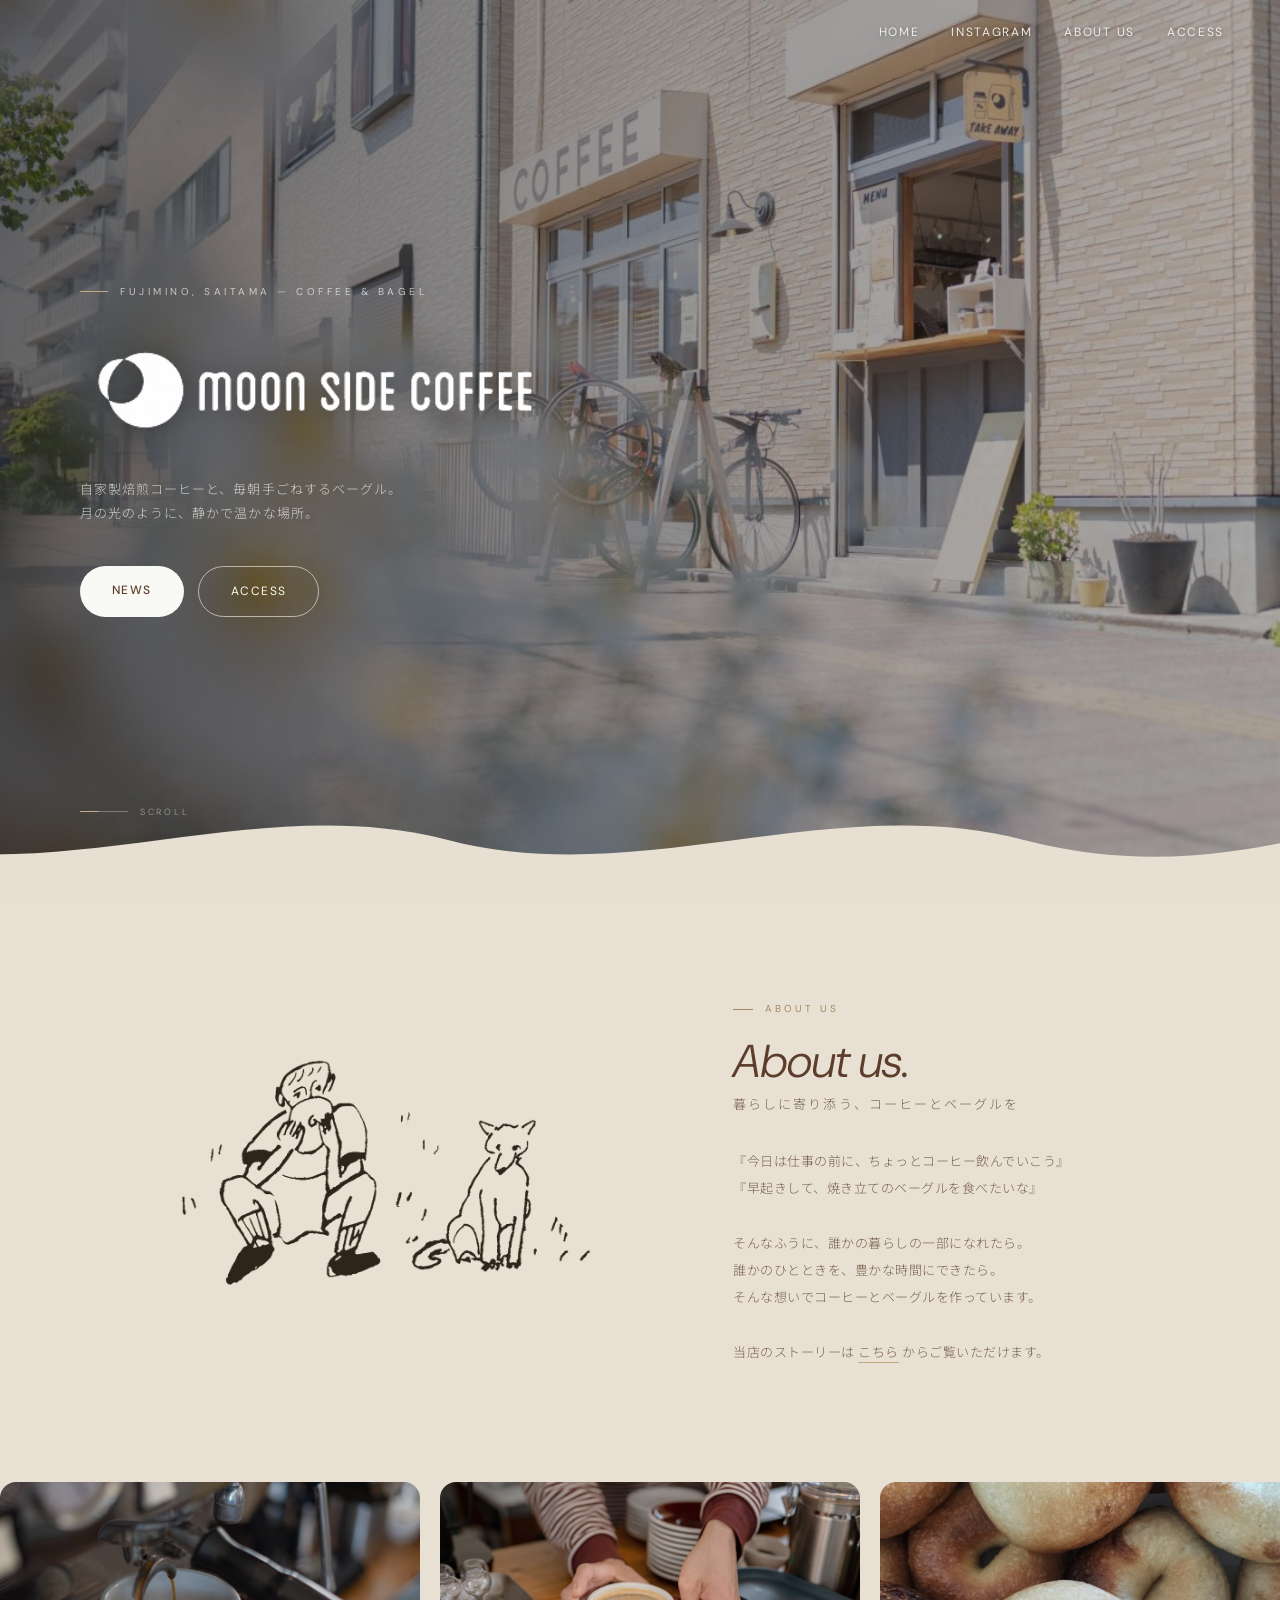
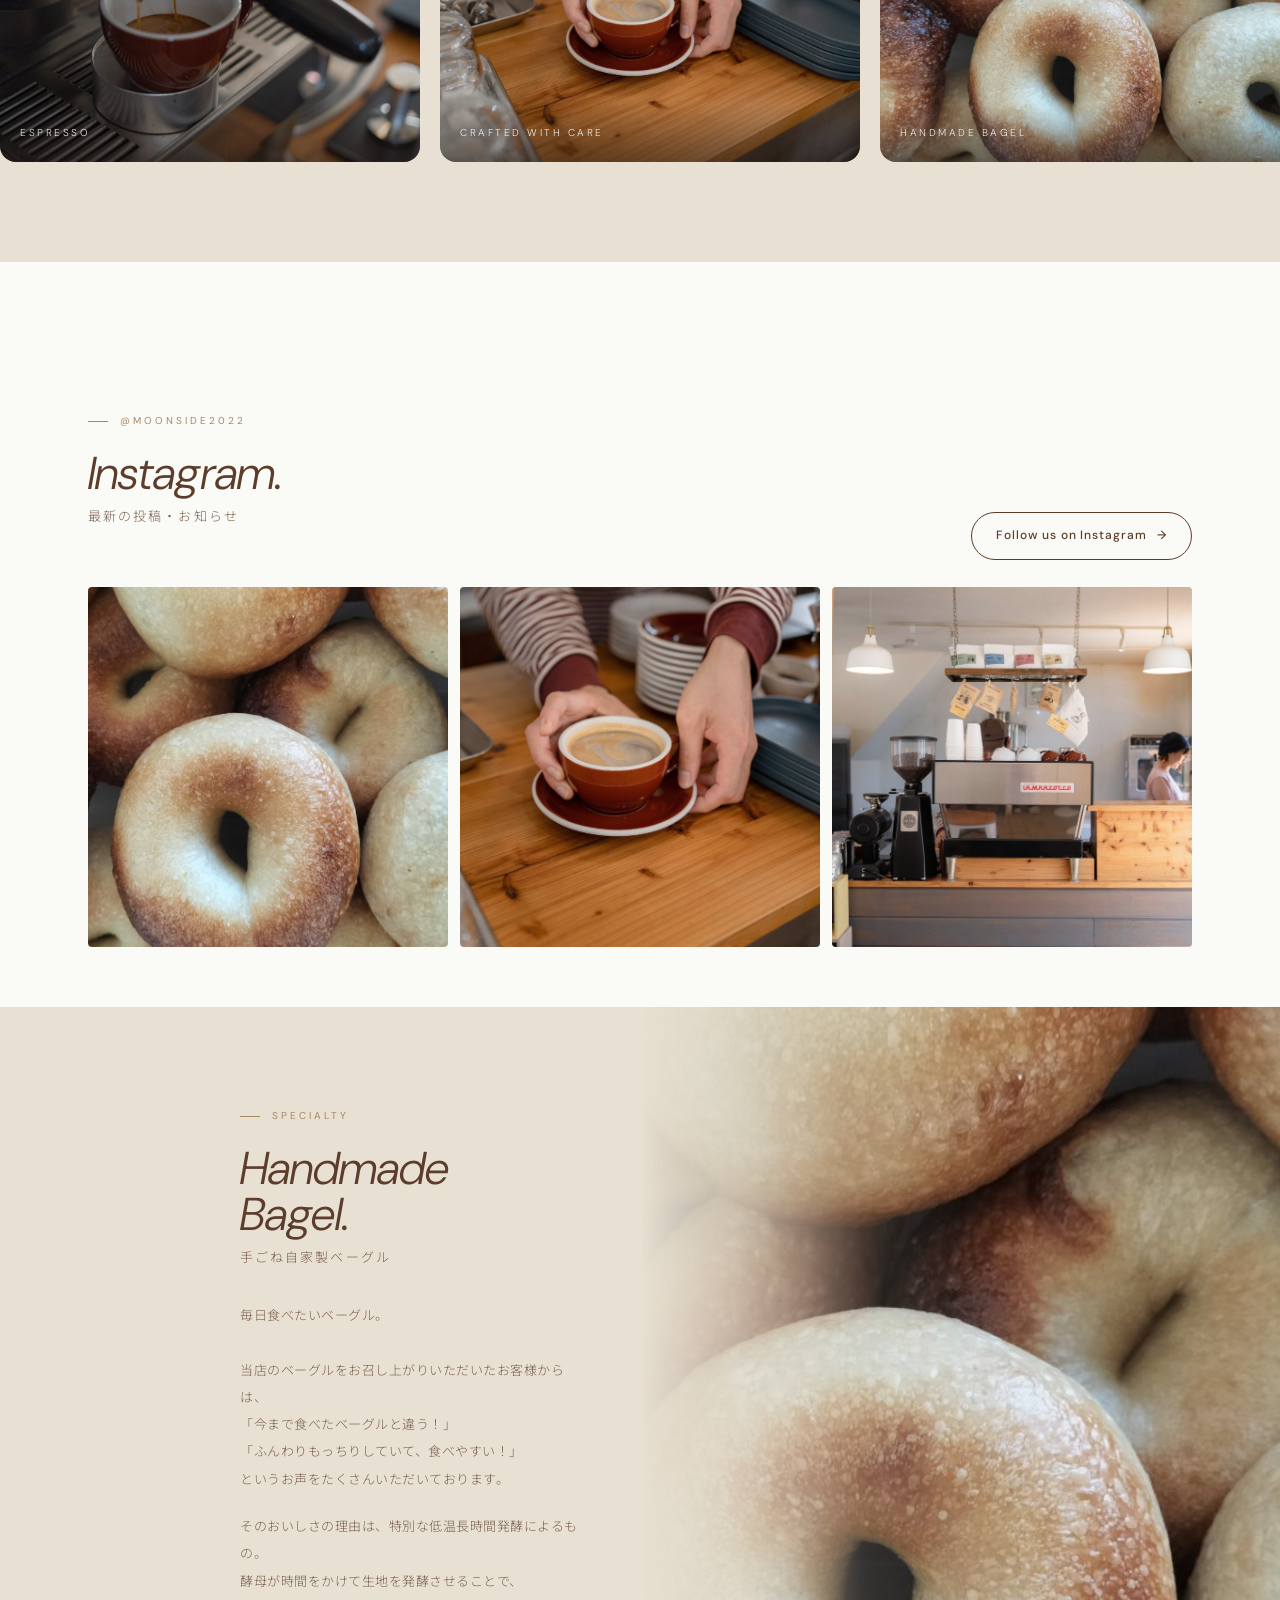
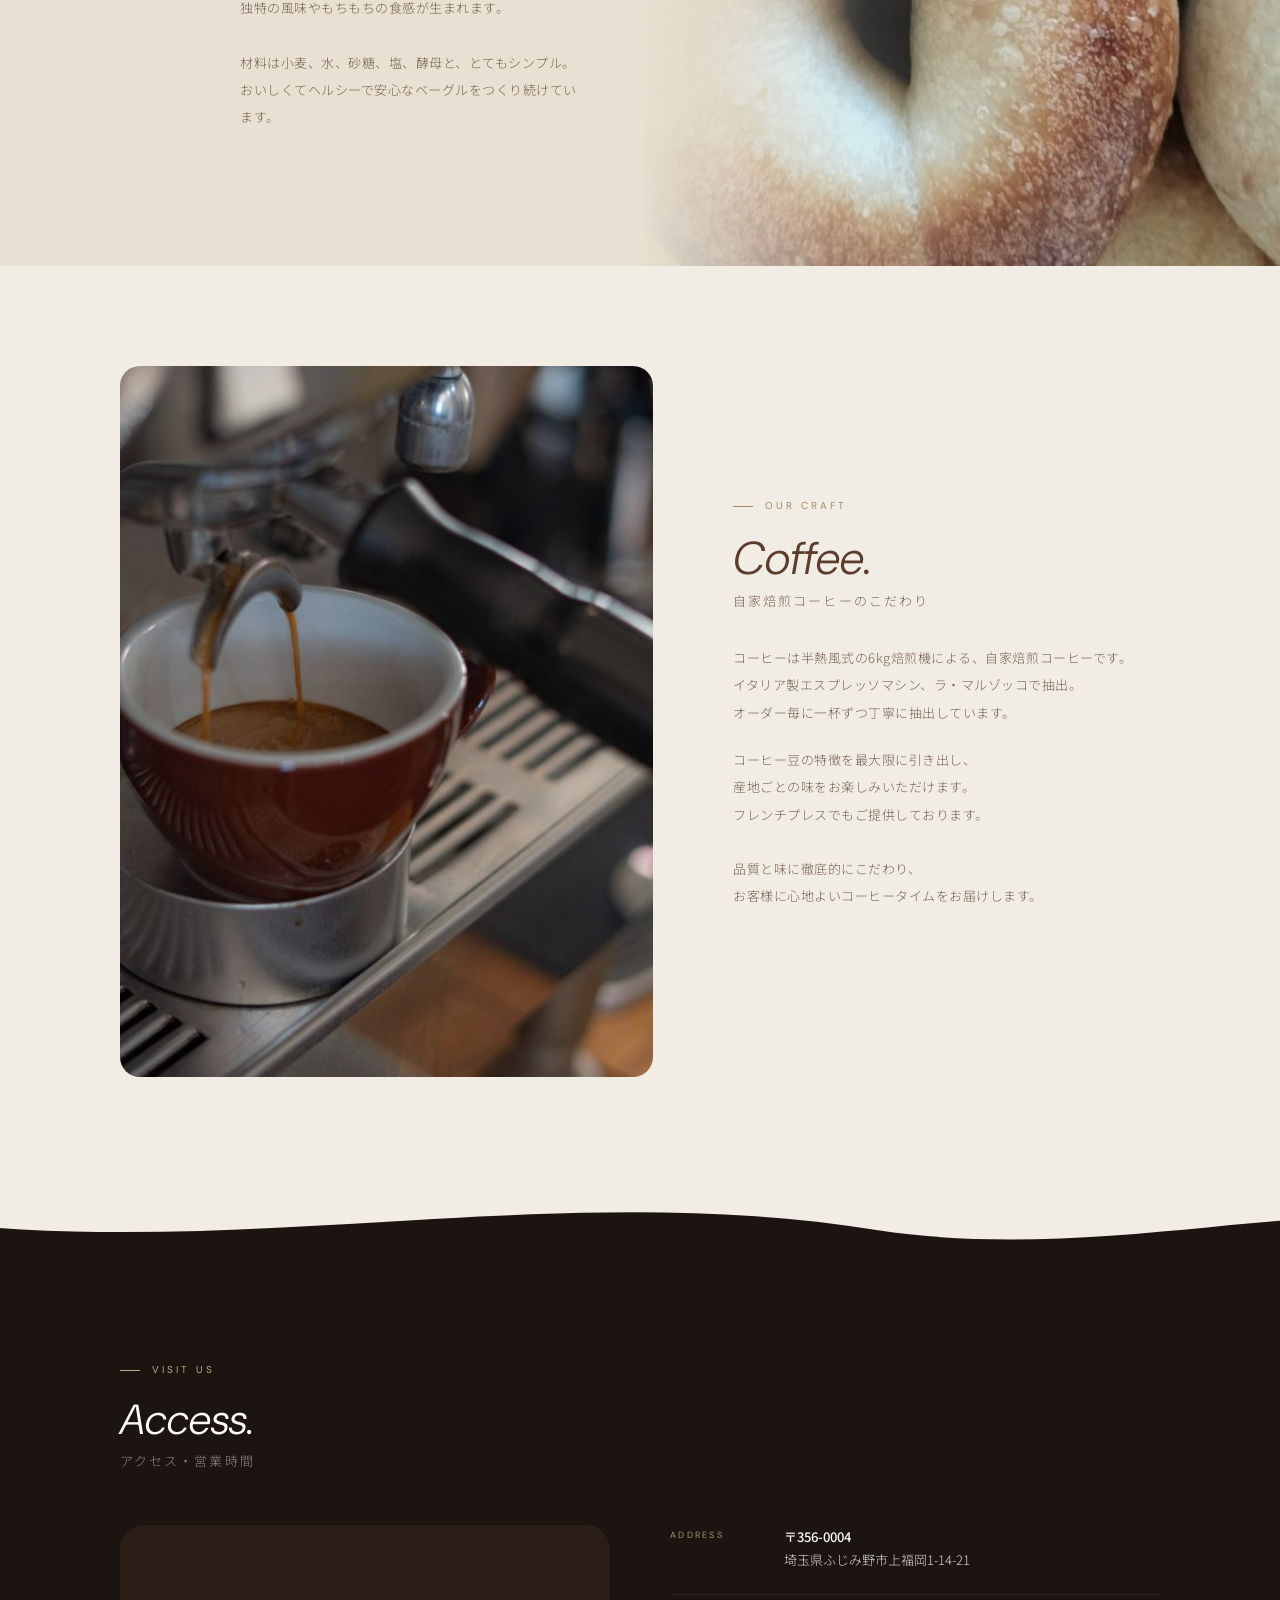
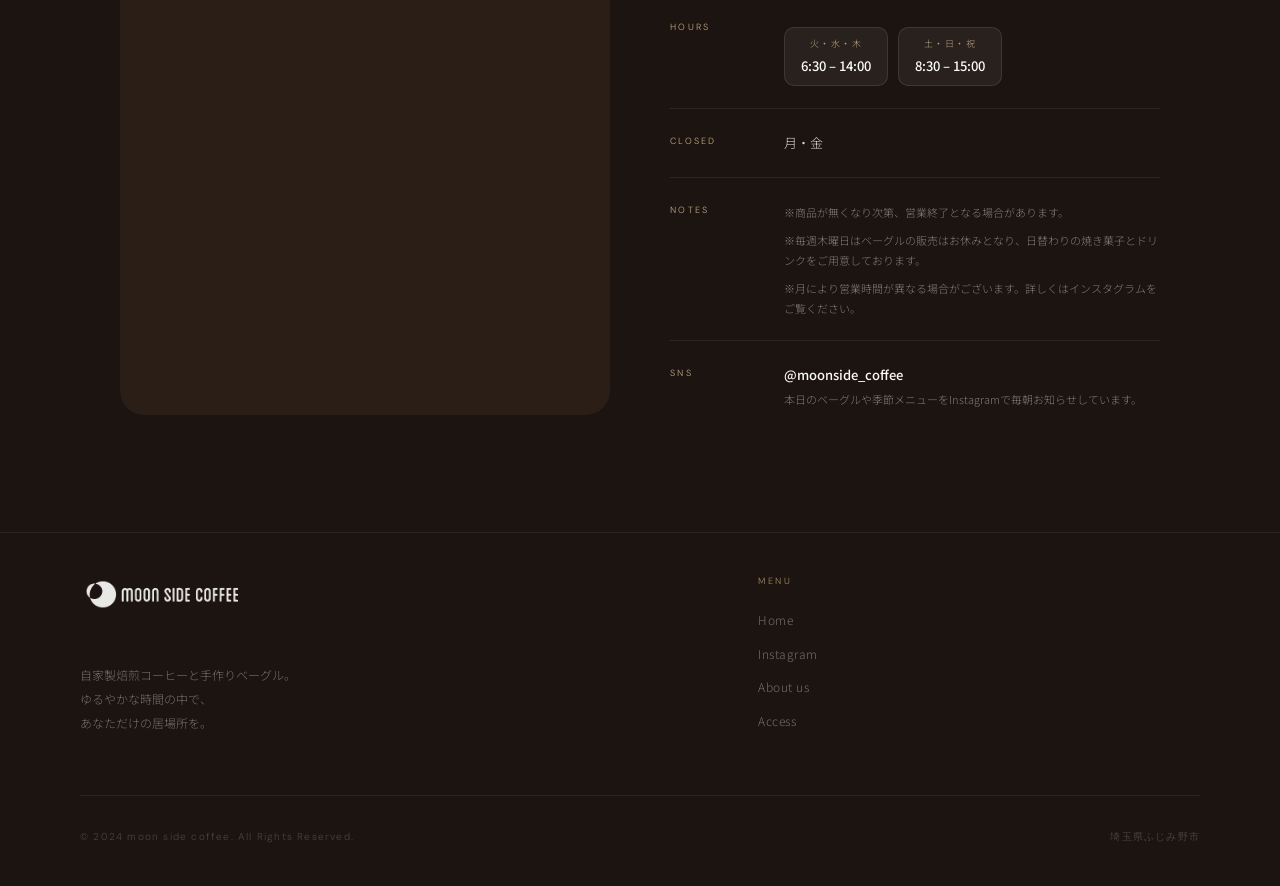
==== commit 16aa078d: "Improve mobile layout and line-break handling - Restructure Bagel/Coffee sections on mobile: title -" ====
--- a/index.html
+++ b/index.html
@@ -34,7 +34,7 @@
       <img src="assets/logo/logo-white.png" alt="moon side coffee">
     </div>
     <p class="hero-sub">
-      自家製焙煎コーヒーと、毎朝手ごねするベーグル。<br>
+      自家製焙煎コーヒーと、毎朝手ごねするベーグル。<br class="pc">
       月の光のように、静かで温かな場所。
     </p>
     <div class="hero-ctas">
@@ -66,10 +66,10 @@
       <h2 class="rv">About <em>us.</em></h2>
       <div class="h2-jp rv">暮らしに寄り添う、コーヒーとベーグルを</div>
       <p class="concept-body rv">
-        『今日は仕事の前に、ちょっとコーヒー飲んでいこう』<br>
-        『早起きして、焼き立てのベーグルを食べたいな』<br><br>
-        そんなふうに、誰かの暮らしの一部になれたら。<br>
-        誰かのひとときを、豊かな時間にできたら。<br>
+        <span class="nobr">『今日は仕事の前に、ちょっとコーヒー飲んでいこう』</span><br class="pc">
+        <span class="nobr">『早起きして、焼き立てのベーグルを食べたいな』</span><br><br>
+        そんなふうに、誰かの暮らしの一部になれたら。<br class="pc">
+        誰かのひとときを、豊かな時間にできたら。<br class="pc">
         そんな想いでコーヒーとベーグルを作っています。<br><br>
         当店のストーリーは <a href="#" style="color:var(--brown);border-bottom:1px solid var(--latte);padding-bottom:1px;text-decoration:none">こちら</a> からご覧いただけます。
       </p>
@@ -125,31 +125,31 @@
 <!-- BAGEL -->
 <section class="bagel-sec" id="bagel">
   <div class="bagel-inner">
-    <div class="bagel-text-wrap rv">
-      <div class="sec-tag">Specialty</div>
-      <h2>Handmade<br><em>Bagel.</em></h2>
-      <div class="h2-jp">手ごね自家製ベーグル</div>
-      <p class="concept-body">
-        毎日食べたいベーグル。<br><br>
-        当店のベーグルをお召し上がりいただいたお客様からは、<br>
-        「今まで食べたベーグルと違う！」<br>
-        「ふんわりもっちりしていて、食べやすい！」<br>
-        というお声をたくさんいただいております。
-      </p>
-      <p class="concept-body" style="margin-top:-16px">
-        そのおいしさの理由は、特別な低温長時間発酵によるもの。<br>
-        酵母が時間をかけて生地を発酵させることで、<br>
-        独特の風味やもちもちの食感が生まれます。<br><br>
-        材料は小麦、水、砂糖、塩、酵母と、とてもシンプル。<br>
-        おいしくてヘルシーで安心なベーグルをつくり続けています。
-      </p>
-      
+    <div class="bagel-text-wrap">
+      <div class="bagel-title-block rv">
+        <div class="sec-tag">Specialty</div>
+        <h2>Handmade<br><em>Bagel.</em></h2>
+        <div class="h2-jp">手ごね自家製ベーグル</div>
+      </div>
+      <div class="bagel-body-block rv">
+        <p class="concept-body">
+          毎日食べたいベーグル。<br><br>
+          当店のベーグルをお召し上がりいただいたお客様からは、<br class="pc">
+          <span class="nobr">「今まで食べたベーグルと違う！」</span><br class="pc">
+          <span class="nobr">「ふんわりもっちりしていて、食べやすい！」</span><br class="pc">
+          というお声をたくさんいただいております。
+        </p>
+        <p class="concept-body" style="margin-top:-16px">
+          そのおいしさの理由は、特別な低温長時間発酵によるもの。<br class="pc">
+          酵母が時間をかけて生地を発酵させることで、<br class="pc">
+          独特の風味やもちもちの食感が生まれます。<br><br>
+          材料は小麦、水、砂糖、塩、酵母と、とてもシンプル。<br class="pc">
+          おいしくてヘルシーで安心なベーグルをつくり続けています。
+        </p>
+      </div>
     </div>
     <div class="bagel-img-area rv">
       <img src="assets/images/bagel.jpg" alt="自家製ベーグル" loading="lazy">
-      <div class="bagel-overlay">
-        <div class="bagel-overlay-text">Handmade every morning</div>
-      </div>
     </div>
   </div>
 </section>
@@ -166,22 +166,25 @@
         </div>
       </div>
       <div class="coffee-text">
-        <div class="sec-tag rv">Our Craft</div>
-        <h2 class="rv">Coffee.</h2>
-        <div class="h2-jp rv">自家焙煎コーヒーのこだわり</div>
-        <p class="concept-body rv">
-          コーヒーは半熱風式の6kg焙煎機による、自家焙煎コーヒーです。<br>
-          イタリア製エスプレッソマシン、ラ・マルゾッコで抽出。<br>
-          オーダー毎に一杯ずつ丁寧に抽出しています。
-        </p>
-        <p class="concept-body rv" style="margin-top:-16px">
-          コーヒー豆の特徴を最大限に引き出し、<br>
-          産地ごとの味をお楽しみいただけます。<br>
-          フレンチプレスでもご提供しております。<br><br>
-          品質と味に徹底的にこだわり、<br>
-          お客様に心地よいコーヒータイムをお届けします。
-        </p>
-        
+        <div class="coffee-title-block">
+          <div class="sec-tag rv">Our Craft</div>
+          <h2 class="rv">Coffee.</h2>
+          <div class="h2-jp rv">自家焙煎コーヒーのこだわり</div>
+        </div>
+        <div class="coffee-body-block">
+          <p class="concept-body rv">
+            コーヒーは<span class="nobr">半熱風式の6kg焙煎機</span>による、自家焙煎コーヒーです。<br class="pc">
+            イタリア製エスプレッソマシン、<span class="nobr">ラ・マルゾッコ</span>で抽出。<br class="pc">
+            オーダー毎に一杯ずつ丁寧に抽出しています。
+          </p>
+          <p class="concept-body rv" style="margin-top:-16px">
+            コーヒー豆の特徴を最大限に引き出し、<br class="pc">
+            産地ごとの味をお楽しみいただけます。<br class="pc">
+            フレンチプレスでもご提供しております。<br><br>
+            品質と味に徹底的にこだわり、<br class="pc">
+            お客様に心地よいコーヒータイムをお届けします。
+          </p>
+        </div>
       </div>
     </div>
   </div>
@@ -253,8 +256,8 @@
     <div>
       <img src="assets/logo/logo-white.png" alt="moon side coffee" class="footer-logo-img">
       <div class="footer-desc">
-        自家製焙煎コーヒーと手作りベーグル。<br>
-        ゆるやかな時間の中で、<br>
+        自家製焙煎コーヒーと手作りベーグル。<br class="pc">
+        ゆるやかな時間の中で、<br class="pc">
         あなただけの居場所を。
       </div>
     </div>
--- a/css/style.css
+++ b/css/style.css
@@ -14,6 +14,8 @@
   --line:rgba(92,61,44,.12);
 }
 html{scroll-behavior:smooth;overflow-x:hidden}
+/* 改行制御ユーティリティ */
+.nobr{display:inline-block;white-space:nowrap}
 body{
   font-family:'Noto Sans JP',sans-serif;
   background:var(--cream);
@@ -93,7 +95,7 @@
   background-image:url("../assets/images/exterior.jpg");
 }
 .hero-bg-2{
-  background-image:url("../assets/images/interior.jpg");
+  background-image:url("../assets/images/hero-2.jpg");
 }
 .hero-overlay{
   position:absolute;inset:0;
@@ -475,16 +477,6 @@
 .bagel-img-area img{
   width:100%;height:100%;object-fit:cover;
   filter:saturate(.85) brightness(.97);
-}
-.bagel-overlay{
-  position:absolute;bottom:0;left:0;right:0;
-  background:linear-gradient(to top,rgba(28,20,16,.35),transparent 60%);
-  padding:28px;
-}
-.bagel-overlay-text{
-  font-family:'DM Sans',sans-serif;
-  font-size:11px;letter-spacing:.2em;text-transform:uppercase;
-  color:rgba(250,250,246,.8);
 }
 .bagel-list{display:flex;flex-direction:column;gap:0;margin-top:28px}
 .bitem{
@@ -866,9 +858,14 @@
   }
 
   /* HERO */
-  .hero-content{padding:0 32px;max-width:100%}
-  .hero-logo-img{max-width:300px}
+  .hero-content{
+    padding:0 32px;max-width:100%;
+    align-items:center;text-align:center;
+  }
+  .hero-eyebrow{justify-content:center}
+  .hero-logo-img{max-width:300px;margin-left:auto;margin-right:auto}
   .hero-sub{font-size:12px}
+  .hero-ctas{justify-content:center}
   .hero-scroll{left:32px;bottom:48px}
 
   /* CONCEPT */
@@ -894,27 +891,52 @@
 
   /* BAGEL */
   .bagel-inner{
-    grid-template-columns:1fr;
+    display:flex;
+    flex-direction:column;
     min-height:auto;
   }
   .bagel-text-wrap{
-    padding:60px 32px;
+    display:contents;
+  }
+  .bagel-title-block{
     order:1;
+    padding:60px 32px 24px;
   }
   .bagel-img-area{
-    min-height:400px;
     order:2;
-    -webkit-mask-image:linear-gradient(to bottom,#000 70%,transparent 100%);
-    mask-image:linear-gradient(to bottom,#000 70%,transparent 100%);
+    min-height:300px;
+    -webkit-mask-image:none;
+    mask-image:none;
+  }
+  .bagel-body-block{
+    order:3;
+    padding:32px 32px 60px;
   }
 
   /* COFFEE */
   .menu-sec{padding:60px 0 0}
-  .menu-inner{padding:0 32px 60px}
+  .menu-inner{padding:0;max-width:none}
   .coffee-layout{
-    grid-template-columns:1fr;gap:40px;
-  }
-  .coffee-photo-main{aspect-ratio:4/3}
+    display:flex;
+    flex-direction:column;
+    gap:0;
+  }
+  .coffee-text{display:contents}
+  .coffee-title-block{
+    order:1;
+    padding:0 32px 24px;
+  }
+  .coffee-photos{
+    order:2;
+  }
+  .coffee-photo-main{
+    aspect-ratio:4/3;
+    border-radius:0;
+  }
+  .coffee-body-block{
+    order:3;
+    padding:32px 32px 60px;
+  }
 
   /* ACCESS */
   .access-inner{padding:0 32px 60px}
@@ -934,13 +956,15 @@
 
 /* ========== RESPONSIVE — MOBILE (max-width: 480px) ========== */
 @media(max-width:480px){
+  /* PC専用改行をモバイルで無効化 */
+  br.pc{display:none}
+
   /* HERO */
   .hero{min-height:100svh}
   .hero-content{padding:0 20px}
   .hero-eyebrow{font-size:9px;margin-bottom:20px}
   .hero-logo-img{max-width:220px}
   .hero-sub{font-size:11px;line-height:1.8;margin-bottom:28px}
-  .hero-sub br{display:none}
   .hero-ctas{flex-direction:column;gap:10px}
   .btn-w,.btn-ow{text-align:center;padding:14px 24px}
   .hero-scroll{display:none}
@@ -950,7 +974,6 @@
   .concept-inner{padding:0 20px 48px}
   .concept-illust img{max-width:260px}
   .concept-body{font-size:12px}
-  .concept-body br{display:none}
   h2{font-size:36px}
   .h2-jp{font-size:12px;margin-bottom:24px}
 
@@ -966,13 +989,14 @@
   .insta-grid{grid-template-columns:repeat(2,1fr);gap:8px}
 
   /* BAGEL */
-  .bagel-text-wrap{padding:48px 20px}
-  .bagel-text-wrap .concept-body br{display:none}
-  .bagel-img-area{min-height:300px}
+  .bagel-title-block{padding:48px 20px 20px}
+  .bagel-body-block{padding:24px 20px 48px}
+  .bagel-img-area{min-height:240px}
 
   /* COFFEE */
-  .menu-inner{padding:0 20px 48px}
-  .coffee-text .concept-body br{display:none}
+  .menu-inner{padding:0}
+  .coffee-title-block{padding:0 20px 20px}
+  .coffee-body-block{padding:24px 20px 48px}
 
   /* ACCESS */
   .access-sec{padding:60px 0 0}
